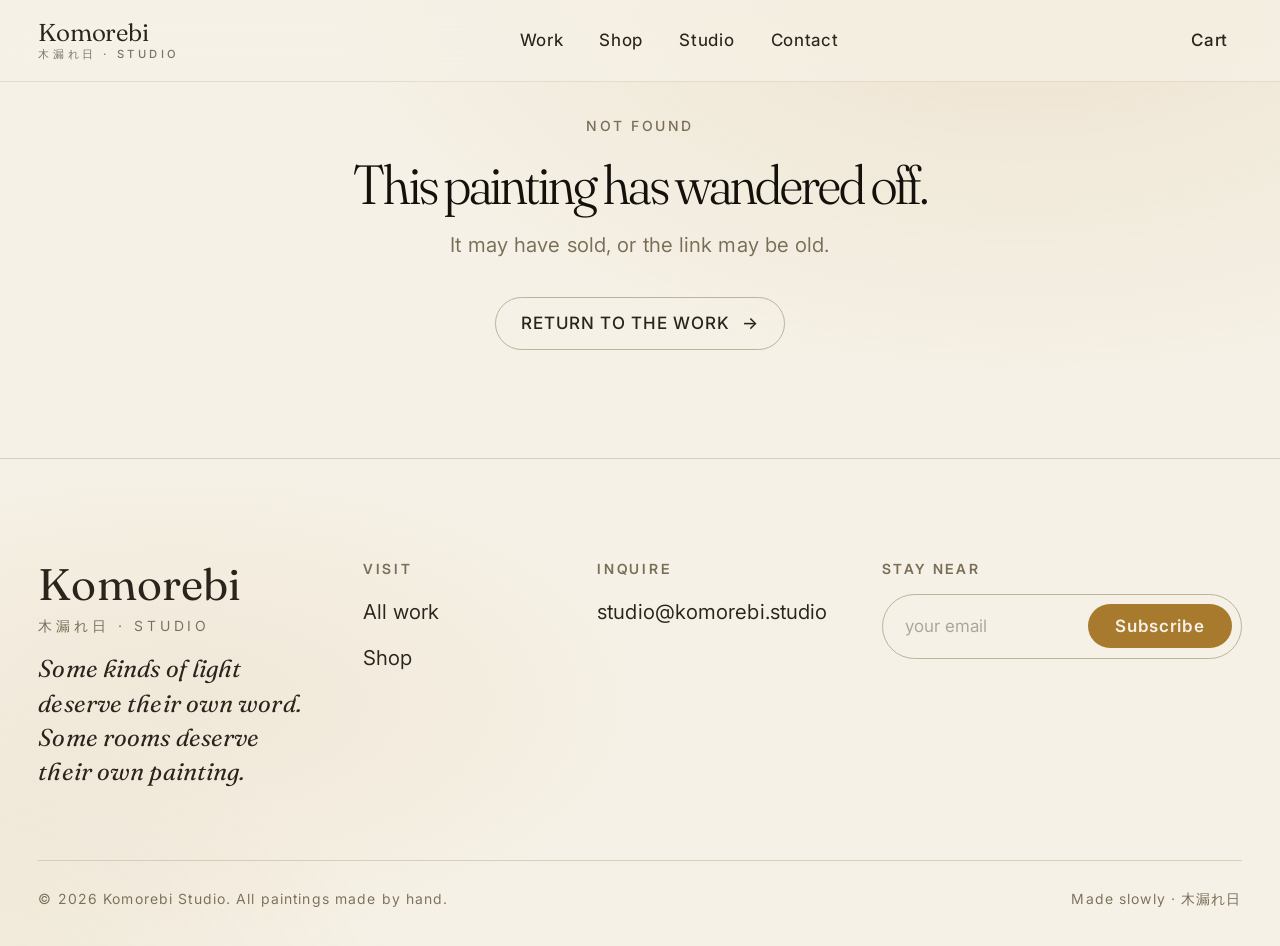
==== artwork.html @ b8c8fec1 "initial phase done" ====
<!doctype html>
<html lang="en">
<head>
  <meta charset="utf-8">
  <meta name="viewport" content="width=device-width, initial-scale=1, viewport-fit=cover">
  <title>Artwork — Komorebi</title>
  <meta name="description" content="A single painting from the Komorebi studio.">
  <meta name="theme-color" content="#f6f1e6">
  <meta property="og:type" content="article">

  <link rel="icon" href="data:image/svg+xml,%3Csvg xmlns='http://www.w3.org/2000/svg' viewBox='0 0 32 32'%3E%3Ccircle cx='16' cy='16' r='12' fill='%23d4a849'/%3E%3C/svg%3E">

  <link rel="preconnect" href="https://fonts.googleapis.com">
  <link rel="preconnect" href="https://fonts.gstatic.com" crossorigin>
  <link rel="stylesheet" href="https://fonts.googleapis.com/css2?family=Fraunces:ital,opsz,wght,SOFT@0,9..144,300..600,30..100;1,9..144,300..600,30..100&family=Inter:wght@380;450;500;600&display=swap">

  <link rel="stylesheet" href="css/base.css">
  <link rel="stylesheet" href="css/layout.css">
  <link rel="stylesheet" href="css/components.css">
  <link rel="stylesheet" href="css/animations.css">

  <style>
    /* Zoom viewer */
    .zoom {
      position: relative;
      overflow: hidden;
      cursor: zoom-in;
      touch-action: none;
    }
    .zoom.is-zoomed { cursor: zoom-out; }
    .zoom__inner {
      position: relative;
      width: 100%;
      height: 100%;
      transform: scale(1);
      transform-origin: 50% 50%;
      transition: transform var(--dur) var(--ease-art);
    }
    .zoom.is-zoomed .zoom__inner { transition: none; }
    .zoom__hint {
      position: absolute;
      bottom: var(--sp-3);
      right: var(--sp-3);
      padding: var(--sp-2) var(--sp-3);
      font-size: 0.7rem;
      letter-spacing: 0.16em;
      text-transform: uppercase;
      background: rgba(0,0,0,0.4);
      backdrop-filter: blur(6px);
      color: #fff;
      pointer-events: none;
      opacity: 0.8;
    }

    /* Breadcrumbs */
    .crumbs {
      display: flex;
      gap: var(--sp-3);
      align-items: center;
      font-size: var(--step--2);
      letter-spacing: 0.12em;
      text-transform: uppercase;
      color: var(--fg-muted);
      margin-bottom: var(--sp-4);
    }
    .crumbs a:hover { color: var(--accent); }
    .crumbs span[aria-hidden] { opacity: 0.5; }

    /* Related */
    .related {
      max-width: var(--maxw);
      margin: var(--sp-9) auto 0;
      padding: 0 var(--gutter);
    }
    .related__head {
      display: flex;
      justify-content: space-between;
      align-items: baseline;
      gap: var(--sp-4);
      margin-bottom: var(--sp-6);
      padding-bottom: var(--sp-3);
      border-bottom: 1px solid var(--border);
    }
    .related__grid {
      display: grid;
      grid-template-columns: repeat(auto-fill, minmax(220px, 1fr));
      gap: clamp(1.5rem, 3vw, 2.5rem);
    }
  </style>
</head>
<body>
  <a class="skip-link" href="#main">Skip to content</a>

  <nav class="site-nav" aria-label="Primary">
    <a class="site-nav__brand" href="index.html">
      Komorebi
      <small>木漏れ日 · studio</small>
    </a>
    <div class="site-nav__links">
      <a href="work.html">Work</a>
      <a href="shop.html">Shop</a>
      <a href="index.html#studio">Studio</a>
      <a href="index.html#contact">Contact</a>
    </div>
    <a class="site-nav__cart" href="cart.html" aria-label="Cart">
      Cart <span class="site-nav__cart-count" data-count="0">0</span>
    </a>
  </nav>

  <main id="main">
    <article id="artwork" aria-live="polite" aria-busy="true">
      <div class="container" style="padding-top:clamp(6rem,12vh,9rem)">
        <p class="muted">Loading the painting…</p>
      </div>
    </article>

    <section class="related" id="related" hidden>
      <header class="related__head">
        <h2 class="display" style="font-size:var(--step-3)">More from this series</h2>
        <a class="btn btn--link" id="related-link" href="work.html">See the whole series →</a>
      </header>
      <div class="related__grid" id="related-grid"></div>
    </section>
  </main>

  <footer class="site-footer">
    <div class="site-footer__grid">
      <div>
        <div class="site-footer__brand">Komorebi<small>木漏れ日 · studio</small></div>
        <p class="site-footer__manifesto">
          Some kinds of light deserve their own word.
          Some rooms deserve their own painting.
        </p>
      </div>
      <div>
        <h4>Visit</h4>
        <ul role="list">
          <li><a href="work.html">All work</a></li>
          <li><a href="shop.html">Shop</a></li>
        </ul>
      </div>
      <div>
        <h4>Inquire</h4>
        <ul role="list">
          <li><a href="mailto:studio@komorebi.studio">studio@komorebi.studio</a></li>
        </ul>
      </div>
      <div>
        <h4>Stay near</h4>
        <form class="newsletter" onsubmit="event.preventDefault();this.querySelector('button').textContent='Thank you.'">
          <label class="visually-hidden" for="nl-email">Email</label>
          <input id="nl-email" type="email" placeholder="your email" required>
          <button type="submit">Subscribe</button>
        </form>
      </div>
    </div>
    <div class="site-footer__bottom">
      <span>© <span data-year>2026</span> Komorebi Studio. All paintings made by hand.</span>
      <span>Made slowly · 木漏れ日</span>
    </div>
  </footer>

  <script type="module">
    import { initSite, observeReveal } from './js/main.js';
    import { loadData, workCardHTML, formatPrice, escapeHTML, escapeAttr } from './js/data.js';
    import { addPrint, showToast } from './js/cart.js';
    import { setFromArtwork } from './js/color-theme.js';

    initSite();

    const STATUS_LABEL = {
      available: 'Available',
      sold: 'Sold',
      'prints-only': 'Original held privately'
    };
    const STATUS_CLASS = {
      available: 'badge--available',
      sold: 'badge--sold',
      'prints-only': 'badge--prints'
    };

    (async () => {
      const { works, series } = await loadData();
      const params = new URLSearchParams(location.search);
      const id = params.get('id');
      const work = works.find((w) => w.id === id);
      const root = document.getElementById('artwork');

      if (!work) {
        root.innerHTML = `
          <div class="container container--narrow" style="padding-top:clamp(6rem,12vh,9rem);text-align:center">
            <span class="eyebrow">Not found</span>
            <h1 class="display" style="font-size:var(--step-5);margin:var(--sp-4) 0">This painting has wandered off.</h1>
            <p class="muted">It may have sold, or the link may be old.</p>
            <p style="margin-top:var(--sp-6)"><a class="btn btn--ghost" href="work.html"><span class="btn__label">Return to the work</span><span class="btn__arrow">→</span></a></p>
          </div>`;
        root.removeAttribute('aria-busy');
        return;
      }

      // Retarget the page accent to this painting's palette
      setFromArtwork(work);

      const seriesObj = series.find((s) => s.id === work.series);
      const colors = work.dominantColors || [];
      const styleVars = `--c1:${colors[0] || '#1f2a1c'};--c2:${colors[1] || '#7a8a5a'};--c3:${colors[2] || '#d4a849'};`;
      const statusLabel = STATUS_LABEL[work.status] || '';
      const statusClass = STATUS_CLASS[work.status] || 'badge--available';

      const originalBlock = (() => {
        if (work.status === 'sold') {
          return `
            <div>
              <div class="artwork-detail__price-line">
                <span class="muted" style="font-size:var(--step--1);letter-spacing:0.08em;text-transform:uppercase">Original</span>
                <span class="price">Sold</span>
              </div>
              <p class="muted" style="font-size:var(--step--1);margin-top:var(--sp-2)">
                This piece is in a private collection. Prints remain available below.
              </p>
            </div>`;
        }
        if (work.status === 'prints-only') {
          return `
            <div>
              <div class="artwork-detail__price-line">
                <span class="muted" style="font-size:var(--step--1);letter-spacing:0.08em;text-transform:uppercase">Original</span>
                <span class="price">Held privately</span>
              </div>
            </div>`;
        }
        // available
        return `
          <div>
            <div class="artwork-detail__price-line">
              <span class="muted" style="font-size:var(--step--1);letter-spacing:0.08em;text-transform:uppercase">Original · one of one</span>
              <span class="price">${formatPrice(work.originalPrice)}</span>
            </div>
            <a class="btn btn--primary btn--block" href="${work.originalLink || '#inquire'}">
              <span class="btn__label">Acquire the original</span>
              <span class="btn__arrow" aria-hidden="true">→</span>
            </a>
            <p class="muted" style="font-size:var(--step--2);letter-spacing:0.04em;margin-top:var(--sp-3);text-align:center">
              Worldwide shipping. Crated and insured.
            </p>
          </div>`;
      })();

      const printsBlock = (work.prints || []).length ? `
        <div id="prints">
          <div class="artwork-detail__price-line">
            <span class="muted" style="font-size:var(--step--1);letter-spacing:0.08em;text-transform:uppercase">Fine art prints</span>
            <span class="price" id="selected-price">${formatPrice(work.prints[0].price)}</span>
          </div>
          <p class="muted" style="font-size:var(--step--1);margin-bottom:var(--sp-3)">
            Archival giclée on Hahnemühle cotton rag. Signed, numbered.
          </p>
          <div class="variants" role="radiogroup" aria-label="Print size">
            ${work.prints.map((p, i) => `
              <button class="variant" type="button" role="radio"
                      aria-pressed="${i === 0}" aria-checked="${i === 0}"
                      data-size="${escapeAttr(p.size)}" data-price="${p.price}" data-link="${escapeAttr(p.link)}">
                <span class="variant__size">${escapeHTML(p.size)}</span>
                <span class="variant__price">${formatPrice(p.price)}</span>
              </button>
            `).join('')}
          </div>
          <button class="btn btn--ghost btn--block" id="add-print" style="margin-top:var(--sp-4)">
            <span class="btn__label">Add print to cart</span>
            <span class="btn__arrow" aria-hidden="true">→</span>
          </button>
        </div>
      ` : '';

      const inquireBlock = work.status === 'available' ? '' : `
        <div class="inquire">
          <h4>Considering a commission?</h4>
          <p>If this piece has moved you, the studio sometimes accepts private commissions in a related register. Write a few sentences — what room, what light, what feeling.</p>
          <a class="btn btn--ghost btn--block" href="mailto:studio@komorebi.studio?subject=Commission%20inquiry%20%E2%80%94%20${encodeURIComponent(work.title)}">
            <span class="btn__label">Write to the studio</span>
            <span class="btn__arrow" aria-hidden="true">→</span>
          </a>
        </div>
      `;

      root.removeAttribute('aria-busy');
      root.innerHTML = `
        <div class="artwork-detail">
          <div class="artwork-detail__viewer zoom" id="zoom" style="${styleVars}">
            ${(work.status === 'sold' || work.status === 'prints-only')
              ? `<span class="badge ${statusClass} badge--corner">${statusLabel}</span>` : ''}
            <div class="work-card__placeholder" aria-hidden="true"></div>
            <div class="zoom__inner">
              <img class="work-card__art" data-loading
                   src="${escapeAttr(work.image)}"
                   alt="${escapeAttr(work.title)} — ${escapeAttr(work.medium)}, ${escapeAttr(work.dimensions)}, ${work.year}"
                   onload="this.removeAttribute('data-loading')"
                   onerror="this.style.display='none'">
            </div>
            <span class="zoom__hint">Click to zoom</span>
          </div>

          <div class="artwork-detail__info" data-reveal>
            <nav class="crumbs" aria-label="Breadcrumb">
              <a href="work.html">Work</a>
              <span aria-hidden="true">/</span>
              <a href="work.html?series=${work.series}">${escapeHTML(seriesObj?.title || work.series)}</a>
            </nav>

            <span class="eyebrow">${escapeHTML(seriesObj?.title || '')} · ${work.year}</span>
            <h1 class="display artwork-detail__title">${escapeHTML(work.title)}</h1>

            <p class="artwork-detail__description">${escapeHTML(work.description || '')}</p>

            <dl class="artwork-detail__meta">
              <dt>Medium</dt><dd>${escapeHTML(work.medium)}</dd>
              <dt>Dimensions</dt><dd>${escapeHTML(work.dimensions)}</dd>
              <dt>Year</dt><dd>${work.year}</dd>
              <dt>Status</dt><dd>${statusLabel || 'Available'}</dd>
            </dl>

            <div class="artwork-detail__actions">
              ${originalBlock}
              ${printsBlock}
              ${inquireBlock}
            </div>
          </div>
        </div>
      `;

      // Update page metadata
      document.title = `${work.title} — ${seriesObj?.title || 'Komorebi'} · Komorebi`;
      document.querySelector('meta[name="description"]').setAttribute(
        'content', `${work.title} (${work.year}) — ${work.medium}, ${work.dimensions}. ${work.description || ''}`
      );

      // Inject JSON-LD VisualArtwork
      const ld = document.createElement('script');
      ld.type = 'application/ld+json';
      ld.textContent = JSON.stringify({
        '@context': 'https://schema.org',
        '@type': 'VisualArtwork',
        name: work.title,
        artMedium: work.medium,
        artworkSurface: 'Linen',
        dateCreated: String(work.year),
        creator: { '@type': 'Person', name: 'Komorebi (studio)' },
        image: work.image,
        ...(work.originalPrice ? {
          offers: {
            '@type': 'Offer',
            price: work.originalPrice,
            priceCurrency: 'USD',
            availability: work.status === 'available'
              ? 'https://schema.org/InStock'
              : 'https://schema.org/SoldOut'
          }
        } : {})
      });
      document.head.appendChild(ld);

      // ---------- Print variant selector ----------
      const variantsRoot = root.querySelector('.variants');
      if (variantsRoot) {
        let selected = work.prints[0];
        variantsRoot.addEventListener('click', (e) => {
          const btn = e.target.closest('.variant');
          if (!btn) return;
          variantsRoot.querySelectorAll('.variant').forEach((b) => {
            b.setAttribute('aria-pressed', 'false');
            b.setAttribute('aria-checked', 'false');
          });
          btn.setAttribute('aria-pressed', 'true');
          btn.setAttribute('aria-checked', 'true');
          selected = {
            size: btn.dataset.size,
            price: Number(btn.dataset.price),
            link: btn.dataset.link
          };
          root.querySelector('#selected-price').textContent = formatPrice(selected.price);
        });
        root.querySelector('#add-print').addEventListener('click', () => {
          addPrint({
            workId: work.id,
            title: work.title,
            size: selected.size,
            price: selected.price,
            link: selected.link,
            image: work.image
          });
          showToast(`${work.title} — ${selected.size} added to cart`);
        });
      }

      // ---------- Zoom viewer ----------
      const zoom = root.querySelector('#zoom');
      const inner = zoom.querySelector('.zoom__inner');
      let zoomed = false;
      zoom.addEventListener('click', (e) => {
        if (!zoomed) {
          const r = zoom.getBoundingClientRect();
          const ox = ((e.clientX - r.left) / r.width) * 100;
          const oy = ((e.clientY - r.top) / r.height) * 100;
          inner.style.transformOrigin = `${ox}% ${oy}%`;
          inner.style.transform = 'scale(2.4)';
          zoom.classList.add('is-zoomed');
          zoomed = true;
        } else {
          inner.style.transform = 'scale(1)';
          zoom.classList.remove('is-zoomed');
          zoomed = false;
        }
      });
      zoom.addEventListener('mousemove', (e) => {
        if (!zoomed) return;
        const r = zoom.getBoundingClientRect();
        const ox = ((e.clientX - r.left) / r.width) * 100;
        const oy = ((e.clientY - r.top) / r.height) * 100;
        inner.style.transformOrigin = `${ox}% ${oy}%`;
      });

      // ---------- Related ----------
      const related = works.filter((w) => w.series === work.series && w.id !== work.id);
      if (related.length) {
        const sec = document.getElementById('related');
        sec.hidden = false;
        document.getElementById('related-link').href = `work.html?series=${work.series}`;
        document.getElementById('related-grid').innerHTML = related
          .slice(0, 4)
          .map((w, i) => workCardHTML(w, { revealIndex: i }))
          .join('');
      }

      observeReveal();
    })();
  </script>
</body>
</html>
---- css/base.css ----
/* ============================================================
   KOMOREBI — base.css
   Reset, design tokens, typography.
   ============================================================ */

*,
*::before,
*::after {
  box-sizing: border-box;
}

html {
  -webkit-text-size-adjust: 100%;
  -webkit-font-smoothing: antialiased;
  -moz-osx-font-smoothing: grayscale;
  text-rendering: optimizeLegibility;
}

body,
h1, h2, h3, h4, h5, h6,
p, figure, blockquote, dl, dd {
  margin: 0;
}

ul[role="list"],
ol[role="list"] {
  list-style: none;
  padding: 0;
}

img, picture, video, canvas, svg {
  display: block;
  max-width: 100%;
  height: auto;
}

input, button, textarea, select {
  font: inherit;
  color: inherit;
}

button {
  background: none;
  border: 0;
  padding: 0;
  cursor: pointer;
}

a {
  color: inherit;
  text-decoration: none;
}

:root {
  /* Color — warm paper light. Komorebi: sunlight through leaves on a wall.
     --accent retargets per artwork (color-theme.js). */
  --bg:           #f6f1e6;   /* warm paper cream */
  --bg-elev:      #ede5d2;   /* deeper warm cream */
  --bg-card:      #efe7d6;   /* card surface */
  --fg:           #2a241c;   /* deep warm brown — softer than black */
  --fg-strong:    #14110c;   /* near-black warm */
  --fg-muted:     #7a6e58;   /* warm taupe */
  --fg-faint:     #ada397;   /* light warm gray */
  --border:       #d8cfb9;   /* soft warm border */
  --border-strong:#bfb29a;
  --accent:       #a87a2e;   /* darker komorebi gold — readable on cream */
  --accent-soft:  #a87a2e1c;
  --danger:       #a8442e;
  --success:      #5e7a3e;

  /* Type */
  --font-display: 'Fraunces', 'Cormorant Garamond', Georgia, serif;
  --font-body:    'Inter', -apple-system, BlinkMacSystemFont, system-ui, sans-serif;
  --font-mono:    ui-monospace, 'JetBrains Mono', Menlo, monospace;

  /* Scale — fluid */
  --step--2: clamp(0.69rem, 0.66rem + 0.16vw, 0.78rem);
  --step--1: clamp(0.83rem, 0.79rem + 0.22vw, 0.94rem);
  --step-0:  clamp(1.00rem, 0.94rem + 0.30vw, 1.13rem);
  --step-1:  clamp(1.20rem, 1.12rem + 0.42vw, 1.35rem);
  --step-2:  clamp(1.44rem, 1.32rem + 0.59vw, 1.62rem);
  --step-3:  clamp(1.73rem, 1.55rem + 0.85vw, 1.95rem);
  --step-4:  clamp(2.07rem, 1.81rem + 1.27vw, 2.44rem);
  --step-5:  clamp(2.49rem, 2.10rem + 1.92vw, 3.05rem);
  --step-6:  clamp(2.99rem, 2.42rem + 2.84vw, 3.82rem);
  --step-7:  clamp(3.58rem, 2.77rem + 4.07vw, 4.77rem);
  --step-8:  clamp(4.30rem, 3.13rem + 5.84vw, 5.96rem);

  /* Space */
  --sp-1: 0.25rem;
  --sp-2: 0.5rem;
  --sp-3: 0.75rem;
  --sp-4: 1rem;
  --sp-5: 1.5rem;
  --sp-6: 2rem;
  --sp-7: 3rem;
  --sp-8: 4rem;
  --sp-9: 6rem;
  --sp-10: 9rem;

  /* Layout */
  --gutter: clamp(1.25rem, 3vw, 2.5rem);
  --maxw: 1440px;

  /* Motion */
  --ease-out:   cubic-bezier(0.16, 1, 0.3, 1);
  --ease-in-out:cubic-bezier(0.65, 0, 0.35, 1);
  --ease-art:   cubic-bezier(0.77, 0, 0.18, 1);
  --dur-fast:   200ms;
  --dur:        420ms;
  --dur-slow:   720ms;

  color-scheme: light;
}

html, body {
  background: var(--bg);
  color: var(--fg);
  font-family: var(--font-body);
  font-size: var(--step-0);
  line-height: 1.55;
  font-weight: 380;
  letter-spacing: 0.005em;
}

body {
  min-height: 100vh;
  overflow-x: hidden;
  background:
    radial-gradient(1200px 800px at 80% -10%, color-mix(in oklab, var(--accent) 14%, transparent), transparent 60%),
    radial-gradient(900px 600px at -10% 110%, color-mix(in oklab, var(--accent) 10%, transparent), transparent 60%),
    var(--bg);
  transition: background var(--dur-slow) var(--ease-out);
}

/* Typography ------------------------------------------------ */

h1, h2, h3, h4 {
  font-family: var(--font-display);
  font-weight: 360;
  line-height: 1.02;
  letter-spacing: -0.02em;
  color: var(--fg-strong);
  font-variation-settings: "opsz" 144, "SOFT" 30;
}

h1 { font-size: var(--step-7); }
h2 { font-size: var(--step-5); letter-spacing: -0.018em; }
h3 { font-size: var(--step-3); letter-spacing: -0.012em; }
h4 { font-size: var(--step-2); }

.display {
  font-family: var(--font-display);
  font-weight: 320;
  line-height: 0.95;
  letter-spacing: -0.035em;
  font-variation-settings: "opsz" 144, "SOFT" 50;
}

.display em,
.display .italic {
  font-style: italic;
  font-weight: 320;
  color: color-mix(in oklab, var(--accent) 80%, var(--fg-strong));
  font-variation-settings: "opsz" 144, "SOFT" 100;
}

.eyebrow {
  font-family: var(--font-body);
  font-size: var(--step--2);
  font-weight: 500;
  letter-spacing: 0.18em;
  text-transform: uppercase;
  color: var(--fg-muted);
}

.lede {
  font-family: var(--font-display);
  font-weight: 320;
  font-style: italic;
  font-size: var(--step-2);
  line-height: 1.35;
  color: color-mix(in oklab, var(--fg) 85%, var(--accent));
  max-width: 38ch;
}

p { max-width: 64ch; }

.kerned {
  font-feature-settings: "ss01", "ss02", "kern", "liga";
}

::selection {
  background: var(--accent);
  color: var(--bg);
}

/* Focus ----------------------------------------------------- */

:focus-visible {
  outline: 2px solid var(--accent);
  outline-offset: 3px;
  border-radius: 2px;
}

/* Utilities ------------------------------------------------- */

.visually-hidden {
  position: absolute;
  width: 1px;
  height: 1px;
  padding: 0;
  margin: -1px;
  overflow: hidden;
  clip: rect(0, 0, 0, 0);
  white-space: nowrap;
  border: 0;
}

.container {
  width: 100%;
  max-width: var(--maxw);
  margin-inline: auto;
  padding-inline: var(--gutter);
}

.container--wide {
  max-width: none;
  padding-inline: var(--gutter);
}

.container--narrow {
  max-width: 880px;
}

.stack > * + * { margin-top: var(--sp-5); }
.stack-lg > * + * { margin-top: var(--sp-7); }
.stack-xl > * + * { margin-top: var(--sp-9); }

.muted { color: var(--fg-muted); }
.faint { color: var(--fg-faint); }
.accent { color: var(--accent); }

/* Skip link */
.skip-link {
  position: absolute;
  top: -100px;
  left: var(--sp-4);
  z-index: 1000;
  padding: var(--sp-3) var(--sp-5);
  background: var(--accent);
  color: var(--bg);
  font-weight: 600;
  letter-spacing: 0.05em;
}
.skip-link:focus { top: var(--sp-4); }
---- css/layout.css ----
/* ============================================================
   KOMOREBI — layout.css
   Page structure, nav, footer, grids.
   ============================================================ */

/* Site nav -------------------------------------------------- */

.site-nav {
  position: fixed;
  inset: 0 0 auto 0;
  z-index: 80;
  display: flex;
  align-items: center;
  justify-content: space-between;
  padding: var(--sp-4) var(--gutter);
  color: var(--fg);
  background: color-mix(in oklab, var(--bg) 72%, transparent);
  backdrop-filter: blur(18px) saturate(1.1);
  -webkit-backdrop-filter: blur(18px) saturate(1.1);
  border-bottom: 1px solid color-mix(in oklab, var(--border) 60%, transparent);
}

.site-nav__brand {
  font-family: var(--font-display);
  font-weight: 360;
  font-size: var(--step-1);
  letter-spacing: -0.01em;
  line-height: 1;
}

.site-nav__brand small {
  display: block;
  font-family: var(--font-body);
  font-size: 0.62rem;
  letter-spacing: 0.32em;
  text-transform: uppercase;
  opacity: 0.6;
  margin-top: 4px;
  font-weight: 500;
}

.site-nav__links {
  display: flex;
  align-items: center;
  gap: var(--sp-6);
  font-size: var(--step--1);
  font-weight: 450;
  letter-spacing: 0.04em;
}

.site-nav__links a {
  position: relative;
  padding: var(--sp-2) 0;
}

.site-nav__links a::after {
  content: "";
  position: absolute;
  left: 0;
  right: 0;
  bottom: 4px;
  height: 1px;
  background: currentColor;
  transform: scaleX(0);
  transform-origin: right;
  transition: transform var(--dur) var(--ease-out);
}

.site-nav__links a:hover::after,
.site-nav__links a[aria-current="page"]::after {
  transform: scaleX(1);
  transform-origin: left;
}

.site-nav__cart {
  display: inline-flex;
  align-items: center;
  gap: var(--sp-2);
  font-size: var(--step--1);
  font-weight: 500;
  letter-spacing: 0.04em;
  padding: var(--sp-2) var(--sp-3);
}

.site-nav__cart-count {
  display: inline-flex;
  align-items: center;
  justify-content: center;
  min-width: 1.4em;
  height: 1.4em;
  padding: 0 0.4em;
  font-family: var(--font-mono);
  font-size: 0.7rem;
  font-weight: 600;
  background: currentColor;
  color: var(--bg);
  border-radius: 999px;
}

.site-nav__cart-count[data-count="0"] { display: none; }

@media (max-width: 720px) {
  .site-nav__links { display: none; }
}

/* Hero ------------------------------------------------------ */

.hero {
  position: relative;
  min-height: 100vh;
  padding: clamp(7rem, 14vh, 11rem) var(--gutter) var(--sp-9);
  display: grid;
  grid-template-rows: 1fr auto;
  gap: var(--sp-7);
  overflow: hidden;
}

.hero__inner {
  display: grid;
  grid-template-columns: 1.1fr 0.9fr;
  align-items: end;
  gap: var(--sp-8);
  max-width: var(--maxw);
  margin: 0 auto;
  width: 100%;
}

@media (max-width: 900px) {
  .hero__inner {
    grid-template-columns: 1fr;
    align-items: start;
  }
}

.hero__title {
  font-size: var(--step-8);
}

.hero__title .italic { display: block; }

.hero__caption {
  align-self: end;
  max-width: 34ch;
  font-size: var(--step-0);
  color: var(--fg);
  line-height: 1.5;
}

.hero__caption strong {
  font-family: var(--font-display);
  font-weight: 420;
  color: var(--fg-strong);
  display: block;
  font-style: italic;
  margin-bottom: var(--sp-2);
  font-size: var(--step-1);
}

.hero__footer {
  display: flex;
  align-items: end;
  justify-content: space-between;
  gap: var(--sp-6);
  max-width: var(--maxw);
  margin: 0 auto;
  width: 100%;
  font-size: var(--step--1);
  color: var(--fg-muted);
  flex-wrap: wrap;
}

.hero__footer .definition {
  max-width: 36ch;
  font-style: italic;
  font-family: var(--font-display);
  color: var(--fg);
  font-size: var(--step-0);
  line-height: 1.45;
}

.hero__scrollcue {
  display: inline-flex;
  align-items: center;
  gap: var(--sp-3);
  font-size: var(--step--2);
  letter-spacing: 0.24em;
  text-transform: uppercase;
}

.hero__scrollcue::before {
  content: "";
  width: 2.5rem;
  height: 1px;
  background: currentColor;
  animation: scrollCue 2.4s var(--ease-in-out) infinite;
  transform-origin: left center;
}

/* Section primitives --------------------------------------- */

.section {
  padding: clamp(4rem, 10vw, 9rem) var(--gutter);
}

.section--tight {
  padding-block: clamp(2rem, 5vw, 4rem);
}

.section__head {
  display: grid;
  grid-template-columns: auto 1fr auto;
  align-items: end;
  gap: var(--sp-6);
  max-width: var(--maxw);
  margin: 0 auto var(--sp-8);
  padding-bottom: var(--sp-5);
  border-bottom: 1px solid var(--border);
}

.section__head h2 {
  grid-column: 1 / -1;
  font-size: var(--step-5);
  margin-top: var(--sp-3);
}

.section__head .eyebrow { grid-column: 1; }
.section__head .section__count {
  grid-column: 3;
  font-family: var(--font-mono);
  font-size: var(--step--1);
  color: var(--fg-muted);
}

.section__body {
  max-width: var(--maxw);
  margin-inline: auto;
}

/* Featured series strip (home) ----------------------------- */

.series-feature {
  display: grid;
  grid-template-columns: 0.9fr 1.1fr;
  gap: clamp(2rem, 5vw, 5rem);
  align-items: center;
  padding-block: clamp(3rem, 8vw, 7rem);
  max-width: var(--maxw);
  margin-inline: auto;
}

.series-feature + .series-feature {
  border-top: 1px solid var(--border);
}

.series-feature:nth-child(even) {
  grid-template-columns: 1.1fr 0.9fr;
}

.series-feature:nth-child(even) .series-feature__art {
  order: 2;
}

@media (max-width: 820px) {
  .series-feature,
  .series-feature:nth-child(even) {
    grid-template-columns: 1fr;
    gap: var(--sp-6);
  }
  .series-feature:nth-child(even) .series-feature__art { order: 0; }
}

.series-feature__copy { padding-block: var(--sp-4); }

.series-feature__copy h3 {
  font-size: var(--step-6);
  margin-block: var(--sp-3) var(--sp-4);
}

.series-feature__copy p {
  color: var(--fg);
  max-width: 44ch;
}

.series-feature__meta {
  display: flex;
  gap: var(--sp-6);
  margin-top: var(--sp-5);
  font-size: var(--step--1);
  color: var(--fg-muted);
  letter-spacing: 0.04em;
}

/* Work grid ------------------------------------------------- */

.work-grid {
  display: grid;
  grid-template-columns: repeat(12, 1fr);
  gap: clamp(1.5rem, 3vw, 3rem) clamp(1rem, 2vw, 2rem);
  max-width: var(--maxw);
  margin-inline: auto;
}

.work-grid .work-card:nth-child(6n+1) { grid-column: span 7; }
.work-grid .work-card:nth-child(6n+2) { grid-column: span 5; transform: translateY(clamp(1rem, 4vw, 4rem)); }
.work-grid .work-card:nth-child(6n+3) { grid-column: span 4; }
.work-grid .work-card:nth-child(6n+4) { grid-column: span 8; }
.work-grid .work-card:nth-child(6n+5) { grid-column: span 6; transform: translateY(clamp(1rem, 3vw, 3rem)); }
.work-grid .work-card:nth-child(6n+6) { grid-column: span 6; }

@media (max-width: 900px) {
  .work-grid .work-card,
  .work-grid .work-card:nth-child(n) {
    grid-column: span 12;
    transform: none;
  }
}

/* Shop layout ---------------------------------------------- */

.shop-tracks {
  display: grid;
  gap: var(--sp-10);
  max-width: var(--maxw);
  margin-inline: auto;
}

.shop-track__head {
  display: flex;
  align-items: baseline;
  justify-content: space-between;
  gap: var(--sp-5);
  margin-bottom: var(--sp-6);
  padding-bottom: var(--sp-4);
  border-bottom: 1px solid var(--border);
}

.shop-track__head h2 { font-size: var(--step-4); }

.shop-track__head p {
  max-width: 38ch;
  color: var(--fg-muted);
  font-size: var(--step--1);
}

.shop-grid {
  display: grid;
  grid-template-columns: repeat(auto-fill, minmax(280px, 1fr));
  gap: clamp(1.5rem, 3vw, 2.5rem);
}

/* Artwork detail -------------------------------------------- */

.artwork-detail {
  display: grid;
  grid-template-columns: 1.3fr 1fr;
  gap: clamp(2rem, 5vw, 5rem);
  align-items: start;
  padding: clamp(5rem, 10vh, 8rem) var(--gutter) var(--sp-9);
  max-width: var(--maxw);
  margin-inline: auto;
}

@media (max-width: 900px) {
  .artwork-detail { grid-template-columns: 1fr; }
}

.artwork-detail__viewer {
  position: sticky;
  top: var(--sp-9);
  aspect-ratio: 4 / 5;
  background: var(--bg-card);
  overflow: hidden;
  border: 1px solid var(--border);
}

@media (max-width: 900px) {
  .artwork-detail__viewer {
    position: static;
    aspect-ratio: auto;
  }
}

.artwork-detail__viewer img {
  width: 100%;
  height: 100%;
  object-fit: cover;
}

.artwork-detail__info { padding-block: var(--sp-4); }

.artwork-detail__title {
  font-size: var(--step-6);
  margin-block: var(--sp-3) var(--sp-2);
}

.artwork-detail__meta {
  display: grid;
  grid-template-columns: max-content 1fr;
  gap: var(--sp-3) var(--sp-5);
  margin-top: var(--sp-6);
  padding-block: var(--sp-5);
  border-block: 1px solid var(--border);
  font-size: var(--step--1);
}

.artwork-detail__meta dt {
  color: var(--fg-muted);
  letter-spacing: 0.08em;
  text-transform: uppercase;
  font-size: 0.72rem;
  font-weight: 500;
}

.artwork-detail__meta dd { color: var(--fg); }

.artwork-detail__description {
  margin-top: var(--sp-6);
  font-family: var(--font-display);
  font-style: italic;
  font-size: var(--step-1);
  line-height: 1.45;
  color: color-mix(in oklab, var(--fg) 90%, var(--accent));
  max-width: 38ch;
}

.artwork-detail__actions {
  margin-top: var(--sp-7);
  display: flex;
  flex-direction: column;
  gap: var(--sp-4);
}

.artwork-detail__price-line {
  display: flex;
  align-items: baseline;
  justify-content: space-between;
  gap: var(--sp-3);
  padding-bottom: var(--sp-2);
  font-size: var(--step-1);
}

.artwork-detail__price-line .price {
  font-family: var(--font-display);
  font-size: var(--step-3);
  letter-spacing: -0.01em;
  color: var(--fg-strong);
}

/* Cart ------------------------------------------------------ */

.cart-page {
  display: grid;
  grid-template-columns: 1.4fr 1fr;
  gap: clamp(2rem, 5vw, 5rem);
  max-width: var(--maxw);
  margin: 0 auto;
  padding: clamp(5rem, 10vh, 8rem) var(--gutter) var(--sp-9);
  align-items: start;
}

@media (max-width: 900px) {
  .cart-page { grid-template-columns: 1fr; }
}

.cart-summary {
  position: sticky;
  top: var(--sp-9);
  padding: var(--sp-6);
  border: 1px solid var(--border);
  background: var(--bg-card);
}

@media (max-width: 900px) {
  .cart-summary { position: static; }
}

.cart-summary h2 {
  font-size: var(--step-2);
  margin-bottom: var(--sp-5);
}

.cart-summary__row {
  display: flex;
  justify-content: space-between;
  padding-block: var(--sp-3);
  font-size: var(--step--1);
}

.cart-summary__row--total {
  border-top: 1px solid var(--border);
  margin-top: var(--sp-3);
  padding-top: var(--sp-5);
  font-family: var(--font-display);
  font-size: var(--step-2);
}

/* Footer ---------------------------------------------------- */

.site-footer {
  padding: clamp(4rem, 8vw, 7rem) var(--gutter) var(--sp-6);
  border-top: 1px solid var(--border);
  margin-top: var(--sp-9);
  position: relative;
  overflow: hidden;
}

.site-footer::before {
  content: "";
  position: absolute;
  inset: -50% -10% auto -10%;
  height: 200%;
  background:
    radial-gradient(800px 400px at 20% 50%, color-mix(in oklab, var(--accent) 8%, transparent), transparent 60%);
  pointer-events: none;
}

.site-footer__grid {
  display: grid;
  grid-template-columns: 1.5fr 1fr 1fr 1fr;
  gap: var(--sp-7);
  max-width: var(--maxw);
  margin-inline: auto;
  position: relative;
}

@media (max-width: 820px) {
  .site-footer__grid { grid-template-columns: 1fr 1fr; }
}

@media (max-width: 520px) {
  .site-footer__grid { grid-template-columns: 1fr; }
}

.site-footer__brand {
  font-family: var(--font-display);
  font-size: var(--step-4);
  line-height: 1;
}

.site-footer__brand small {
  display: block;
  font-family: var(--font-body);
  font-size: var(--step--2);
  letter-spacing: 0.28em;
  text-transform: uppercase;
  color: var(--fg-muted);
  margin-top: var(--sp-3);
}

.site-footer__manifesto {
  font-family: var(--font-display);
  font-style: italic;
  font-size: var(--step-1);
  line-height: 1.4;
  max-width: 30ch;
  color: var(--fg);
  margin-top: var(--sp-4);
}

.site-footer h4 {
  font-family: var(--font-body);
  font-size: var(--step--2);
  font-weight: 600;
  letter-spacing: 0.2em;
  text-transform: uppercase;
  color: var(--fg-muted);
  margin-bottom: var(--sp-4);
}

.site-footer ul li + li { margin-top: var(--sp-3); }

.site-footer__bottom {
  display: flex;
  justify-content: space-between;
  gap: var(--sp-5);
  flex-wrap: wrap;
  max-width: var(--maxw);
  margin: var(--sp-8) auto 0;
  padding-top: var(--sp-5);
  border-top: 1px solid var(--border);
  font-size: var(--step--2);
  color: var(--fg-muted);
  letter-spacing: 0.08em;
}

/* Newsletter ------------------------------------------------ */

.newsletter {
  display: flex;
  gap: var(--sp-2);
  padding: var(--sp-2);
  border: 1px solid var(--border-strong);
  border-radius: 999px;
  background: rgba(255,255,255,0.02);
  max-width: 360px;
}

.newsletter input {
  flex: 1;
  min-width: 0;
  background: transparent;
  border: 0;
  padding: var(--sp-2) var(--sp-3);
  font-size: var(--step--1);
}

.newsletter input::placeholder { color: var(--fg-faint); }

.newsletter button {
  padding: var(--sp-2) var(--sp-5);
  border-radius: 999px;
  background: var(--accent);
  color: var(--bg);
  font-size: var(--step--1);
  font-weight: 600;
  letter-spacing: 0.04em;
  transition: transform var(--dur-fast) var(--ease-out);
}

.newsletter button:hover { transform: translateX(3px); }

/* Manifesto block (home) ----------------------------------- */

.manifesto {
  padding: clamp(5rem, 12vw, 11rem) var(--gutter);
  background: linear-gradient(180deg, transparent, color-mix(in oklab, var(--accent) 4%, transparent), transparent);
}

.manifesto__inner {
  max-width: 1000px;
  margin-inline: auto;
  text-align: left;
}

.manifesto__quote {
  font-family: var(--font-display);
  font-weight: 320;
  font-size: var(--step-6);
  line-height: 1.05;
  letter-spacing: -0.025em;
}

.manifesto__quote em {
  font-style: italic;
  color: var(--accent);
}

.manifesto__cite {
  display: block;
  margin-top: var(--sp-6);
  font-size: var(--step--1);
  letter-spacing: 0.2em;
  text-transform: uppercase;
  color: var(--fg-muted);
}

/* Strip — latest available ---------------------------------- */

.strip-available {
  display: grid;
  grid-template-columns: auto 1fr;
  gap: var(--sp-6);
  align-items: start;
  max-width: var(--maxw);
  margin-inline: auto;
}

.strip-available__intro { max-width: 22ch; }
.strip-available__intro h3 {
  font-size: var(--step-4);
  margin-block: var(--sp-3) var(--sp-4);
}

.strip-available__scroller {
  display: flex;
  gap: var(--sp-5);
  overflow-x: auto;
  scroll-snap-type: x mandatory;
  padding-bottom: var(--sp-4);
  scrollbar-width: thin;
}

.strip-available__scroller > * {
  flex: 0 0 clamp(220px, 28vw, 320px);
  scroll-snap-align: start;
}

@media (max-width: 720px) {
  .strip-available {
    grid-template-columns: 1fr;
  }
}
---- css/components.css ----
/* ============================================================
   KOMOREBI — components.css
   Buttons, cards, badges, forms, dialogs.
   ============================================================ */

/* Buttons --------------------------------------------------- */

.btn {
  --pad-x: 1.4rem;
  --pad-y: 0.95rem;
  display: inline-flex;
  align-items: center;
  justify-content: center;
  gap: 0.7em;
  padding: var(--pad-y) var(--pad-x);
  font-family: var(--font-body);
  font-size: var(--step--1);
  font-weight: 500;
  letter-spacing: 0.06em;
  line-height: 1;
  text-transform: uppercase;
  border: 1px solid currentColor;
  border-radius: 999px;
  cursor: pointer;
  position: relative;
  isolation: isolate;
  overflow: hidden;
  transition: color var(--dur) var(--ease-out),
              border-color var(--dur) var(--ease-out),
              transform var(--dur-fast) var(--ease-out);
  user-select: none;
}

.btn::before {
  content: "";
  position: absolute;
  inset: 0;
  background: currentColor;
  transform: translateY(101%);
  transition: transform var(--dur) var(--ease-art);
  z-index: -1;
}

.btn:hover::before { transform: translateY(0); }

.btn:hover .btn__label {
  color: var(--bg);
}

.btn .btn__label {
  transition: color var(--dur) var(--ease-art);
}

.btn .btn__arrow {
  display: inline-block;
  transform: translateX(0);
  transition: transform var(--dur) var(--ease-out), color var(--dur) var(--ease-art);
}

.btn:hover .btn__arrow {
  transform: translateX(4px);
  color: var(--bg);
}

.btn--primary {
  background: var(--accent);
  border-color: var(--accent);
  color: var(--bg);
}

.btn--primary::before {
  background: var(--fg-strong);
}

.btn--primary:hover {
  border-color: var(--fg-strong);
}

.btn--primary .btn__label { color: var(--bg); }
.btn--primary:hover .btn__label { color: var(--bg); }

.btn--ghost {
  color: var(--fg);
  border-color: var(--border-strong);
}

.btn--ghost:hover { color: var(--fg-strong); border-color: var(--accent); }
.btn--ghost::before { background: var(--accent); }

.btn--ghost[aria-pressed="true"] {
  color: var(--bg);
  border-color: var(--accent);
  background: var(--accent);
}
.btn--ghost[aria-pressed="true"]::before { display: none; }
.btn--ghost[aria-pressed="true"] .btn__label { color: var(--bg); }

.btn--block {
  width: 100%;
}

.btn--link {
  border: 0;
  padding: 0;
  border-radius: 0;
  background: transparent;
  color: var(--fg);
  text-transform: none;
  letter-spacing: 0;
  font-size: var(--step-0);
  position: relative;
}
.btn--link::before { display: none; }
.btn--link::after {
  content: "";
  position: absolute;
  left: 0; right: 0; bottom: -3px;
  height: 1px;
  background: currentColor;
  transition: transform var(--dur) var(--ease-out);
  transform-origin: right;
}
.btn--link:hover::after { transform: scaleX(0); transform-origin: left; }

/* Work cards (grid + strip) -------------------------------- */

.work-card {
  display: block;
  position: relative;
  text-decoration: none;
  color: inherit;
  isolation: isolate;
}

.work-card__frame {
  position: relative;
  overflow: hidden;
  aspect-ratio: 4 / 5;
  background: var(--bg-card);
  border: 1px solid var(--border);
}

.work-card__frame--landscape { aspect-ratio: 5 / 4; }
.work-card__frame--square    { aspect-ratio: 1 / 1; }

.work-card__art {
  position: absolute;
  inset: 0;
  width: 100%;
  height: 100%;
  object-fit: cover;
  transition: transform var(--dur-slow) var(--ease-art),
              filter var(--dur-slow) var(--ease-art),
              opacity var(--dur) var(--ease-out);
  z-index: 1;
}

.work-card__art[data-loading] { opacity: 0; }

/* Painted placeholder — atmospheric gradient behind every artwork */
.work-card__placeholder {
  position: absolute;
  inset: 0;
  z-index: 0;
  background:
    radial-gradient(120% 100% at 30% 35%, var(--c2, #7a8a5a), transparent 55%),
    radial-gradient(90% 70% at 75% 70%, var(--c3, #d4a849), transparent 65%),
    radial-gradient(140% 120% at 50% 100%, var(--c1, #1f2a1c), var(--c1, #1f2a1c) 30%, transparent 85%),
    linear-gradient(180deg, color-mix(in oklab, var(--c1, #1f2a1c) 80%, black), var(--c1, #1f2a1c));
  filter: contrast(1.05) saturate(0.95);
}

.work-card__placeholder::after {
  content: "";
  position: absolute;
  inset: 0;
  background:
    radial-gradient(60% 80% at 50% 50%, transparent 60%, rgba(0,0,0,0.45)),
    repeating-linear-gradient(125deg, transparent 0 6px, rgba(255,255,255,0.012) 6px 7px);
  pointer-events: none;
}

.work-card__placeholder::before {
  content: "";
  position: absolute;
  inset: 20% 30%;
  background: radial-gradient(closest-side, color-mix(in oklab, var(--c3, #d4a849) 40%, transparent), transparent);
  filter: blur(40px);
  opacity: 0.7;
  animation: drift 14s ease-in-out infinite;
}

.work-card:hover .work-card__art {
  transform: scale(1.04);
  filter: brightness(1.05);
}

.work-card__overlay {
  position: absolute;
  inset: auto 0 0 0;
  padding: var(--sp-5);
  background: linear-gradient(0deg, rgba(0,0,0,0.6), rgba(0,0,0,0) 80%);
  color: #fff;
  opacity: 0;
  transition: opacity var(--dur) var(--ease-out);
  pointer-events: none;
}

.work-card:hover .work-card__overlay { opacity: 1; }

.work-card__info {
  display: flex;
  justify-content: space-between;
  align-items: baseline;
  gap: var(--sp-4);
  margin-top: var(--sp-4);
  font-size: var(--step--1);
}

.work-card__title {
  font-family: var(--font-display);
  font-size: var(--step-2);
  letter-spacing: -0.012em;
  line-height: 1.1;
  color: var(--fg-strong);
  font-weight: 360;
}

.work-card__meta {
  color: var(--fg-muted);
  font-size: var(--step--2);
  letter-spacing: 0.08em;
  text-transform: uppercase;
  text-align: right;
}

/* Status badge --------------------------------------------- */

.badge {
  display: inline-flex;
  align-items: center;
  gap: var(--sp-2);
  padding: 0.4em 0.9em;
  font-size: 0.68rem;
  font-weight: 600;
  letter-spacing: 0.16em;
  text-transform: uppercase;
  border-radius: 999px;
  border: 1px solid currentColor;
  background: rgba(0,0,0,0.35);
  backdrop-filter: blur(8px);
  -webkit-backdrop-filter: blur(8px);
}

.badge::before {
  content: "";
  width: 6px;
  height: 6px;
  border-radius: 50%;
  background: currentColor;
}

.badge--available { color: var(--success); }
.badge--sold      { color: var(--fg-muted); }
.badge--prints    { color: var(--accent); }

.badge--corner {
  position: absolute;
  top: var(--sp-3);
  left: var(--sp-3);
  z-index: 2;
}

/* Print variant selector ----------------------------------- */

.variants {
  display: grid;
  gap: var(--sp-2);
  margin-top: var(--sp-3);
}

.variant {
  display: flex;
  align-items: center;
  justify-content: space-between;
  padding: var(--sp-3) var(--sp-4);
  border: 1px solid var(--border);
  background: transparent;
  font-size: var(--step--1);
  font-family: var(--font-body);
  width: 100%;
  text-align: left;
  transition: border-color var(--dur-fast) var(--ease-out),
              background var(--dur-fast) var(--ease-out);
}

.variant:hover { border-color: var(--accent); }

.variant[aria-pressed="true"] {
  border-color: var(--accent);
  background: var(--accent-soft);
  color: var(--fg-strong);
}

.variant__size {
  font-family: var(--font-display);
  font-size: var(--step-1);
  letter-spacing: -0.01em;
}

.variant__price {
  font-family: var(--font-mono);
  font-size: var(--step--1);
  color: var(--fg-muted);
}

/* Shop product card ---------------------------------------- */

.product-card {
  display: flex;
  flex-direction: column;
  gap: var(--sp-4);
  padding: var(--sp-4);
  border: 1px solid var(--border);
  background: var(--bg-card);
  transition: border-color var(--dur) var(--ease-out),
              transform var(--dur) var(--ease-out);
}

.product-card:hover {
  border-color: var(--accent);
  transform: translateY(-2px);
}

.product-card .work-card__frame { aspect-ratio: 1 / 1; }

.product-card__head {
  display: flex;
  align-items: baseline;
  justify-content: space-between;
  gap: var(--sp-3);
}

.product-card__head h3 {
  font-size: var(--step-2);
  font-weight: 360;
  line-height: 1.1;
}

.product-card__head .price {
  font-family: var(--font-mono);
  font-size: var(--step--1);
  color: var(--fg);
  white-space: nowrap;
}

.product-card__meta {
  font-size: var(--step--2);
  letter-spacing: 0.12em;
  text-transform: uppercase;
  color: var(--fg-muted);
}

.product-card .btn { margin-top: auto; }

/* Cart list ------------------------------------------------- */

.cart-list {
  display: grid;
  gap: var(--sp-5);
}

.cart-item {
  display: grid;
  grid-template-columns: 120px 1fr auto;
  gap: var(--sp-5);
  align-items: center;
  padding-bottom: var(--sp-5);
  border-bottom: 1px solid var(--border);
}

@media (max-width: 560px) {
  .cart-item { grid-template-columns: 80px 1fr; }
  .cart-item__remove { grid-column: 2; justify-self: end; }
}

.cart-item__thumb {
  aspect-ratio: 1 / 1;
  overflow: hidden;
  background: var(--bg-card);
}

.cart-item__thumb img {
  width: 100%; height: 100%; object-fit: cover;
}

.cart-item__title {
  font-family: var(--font-display);
  font-size: var(--step-1);
  line-height: 1.15;
}

.cart-item__meta {
  margin-top: var(--sp-2);
  font-size: var(--step--2);
  letter-spacing: 0.1em;
  text-transform: uppercase;
  color: var(--fg-muted);
}

.cart-item__qty {
  display: inline-flex;
  align-items: center;
  gap: var(--sp-2);
  margin-top: var(--sp-3);
  border: 1px solid var(--border);
  border-radius: 999px;
  padding: var(--sp-1);
}

.cart-item__qty button {
  width: 1.8rem; height: 1.8rem;
  display: inline-flex; align-items: center; justify-content: center;
  border-radius: 50%;
  color: var(--fg-muted);
  transition: color var(--dur-fast) var(--ease-out), background var(--dur-fast);
}

.cart-item__qty button:hover { color: var(--bg); background: var(--accent); }
.cart-item__qty span {
  font-family: var(--font-mono);
  font-size: var(--step--1);
  min-width: 1.6rem;
  text-align: center;
}

.cart-item__remove {
  font-size: var(--step--2);
  letter-spacing: 0.16em;
  text-transform: uppercase;
  color: var(--fg-muted);
  transition: color var(--dur-fast);
}
.cart-item__remove:hover { color: var(--danger); }

.cart-empty {
  padding: var(--sp-9) var(--sp-5);
  text-align: center;
  border: 1px dashed var(--border-strong);
  color: var(--fg-muted);
}

.cart-empty h2 {
  font-family: var(--font-display);
  font-weight: 320;
  font-style: italic;
  font-size: var(--step-3);
  color: var(--fg);
  margin-bottom: var(--sp-3);
}

/* Inquire form (in artwork detail) -------------------------- */

.inquire {
  padding: var(--sp-5);
  border: 1px solid var(--border);
  background: var(--bg-card);
  margin-top: var(--sp-5);
}

.inquire h4 {
  font-size: var(--step-1);
  margin-bottom: var(--sp-2);
}

.inquire p {
  font-size: var(--step--1);
  color: var(--fg-muted);
  margin-bottom: var(--sp-4);
}

/* Toast ---------------------------------------------------- */

.toast {
  position: fixed;
  left: 50%;
  bottom: var(--sp-7);
  transform: translateX(-50%) translateY(40px);
  z-index: 200;
  padding: var(--sp-3) var(--sp-5);
  background: var(--fg-strong);
  color: var(--bg);
  font-size: var(--step--1);
  letter-spacing: 0.04em;
  border-radius: 999px;
  box-shadow: 0 20px 50px -10px rgba(0,0,0,0.6);
  opacity: 0;
  pointer-events: none;
  transition: opacity var(--dur) var(--ease-out),
              transform var(--dur) var(--ease-out);
}

.toast.is-visible {
  opacity: 1;
  transform: translateX(-50%) translateY(0);
}

/* Custom cursor (phase 2 stub, harmless in phase 1) -------- */

.cursor {
  position: fixed;
  top: 0; left: 0;
  width: 14px; height: 14px;
  border-radius: 50%;
  background: var(--accent);
  pointer-events: none;
  z-index: 9999;
  mix-blend-mode: difference;
  transform: translate(-50%, -50%);
  opacity: 0;
  transition: width var(--dur-fast), height var(--dur-fast), opacity var(--dur-fast);
}

@media (pointer: coarse) { .cursor { display: none; } }

/* Reduced motion ------------------------------------------- */

@media (prefers-reduced-motion: reduce) {
  *, *::before, *::after {
    animation-duration: 0.001ms !important;
    animation-iteration-count: 1 !important;
    transition-duration: 0.001ms !important;
    scroll-behavior: auto !important;
  }
}
---- css/animations.css ----
/* ============================================================
   KOMOREBI — animations.css
   Reveal classes, keyframes. Respects prefers-reduced-motion.
   ============================================================ */

@keyframes scrollCue {
  0%, 100% { transform: scaleX(1); }
  50%      { transform: scaleX(0.4); }
}

@keyframes fadeUp {
  from { opacity: 0; transform: translateY(24px); }
  to   { opacity: 1; transform: translateY(0); }
}

@keyframes maskReveal {
  from { clip-path: inset(0 0 100% 0); }
  to   { clip-path: inset(0 0 0 0); }
}

@keyframes splitReveal {
  from { transform: translateY(110%); }
  to   { transform: translateY(0); }
}

@keyframes drift {
  0%   { transform: translate3d(0,0,0) scale(1); }
  50%  { transform: translate3d(2%, -1%, 0) scale(1.02); }
  100% { transform: translate3d(0,0,0) scale(1); }
}

@keyframes shimmer {
  0%   { background-position: -200% 0; }
  100% { background-position: 200% 0; }
}

/* Reveal-on-scroll classes — toggled by main.js via IntersectionObserver */

[data-reveal] {
  opacity: 0;
  transform: translateY(24px);
  transition: opacity var(--dur-slow) var(--ease-out),
              transform var(--dur-slow) var(--ease-art);
  transition-delay: var(--reveal-delay, 0ms);
  will-change: opacity, transform;
}

[data-reveal].is-revealed {
  opacity: 1;
  transform: translateY(0);
}

[data-reveal="mask"] {
  opacity: 1;
  transform: none;
  clip-path: inset(0 0 100% 0);
  transition: clip-path 1.2s var(--ease-art);
  transition-delay: var(--reveal-delay, 0ms);
}

[data-reveal="mask"].is-revealed {
  clip-path: inset(0 0 0 0);
}

[data-reveal="fade"] {
  transform: none;
  transition: opacity var(--dur-slow) var(--ease-out);
}

/* Split-line reveal — for big display headlines */
.split-line {
  display: inline-block;
  overflow: hidden;
  vertical-align: top;
}

.split-line__inner {
  display: inline-block;
  transform: translateY(110%);
  transition: transform 1s var(--ease-art);
  transition-delay: var(--reveal-delay, 0ms);
  will-change: transform;
}

.split-line.is-revealed .split-line__inner {
  transform: translateY(0);
}

/* Hero ambient drift */
.hero[data-mounted] .hero__caption strong {
  animation: fadeUp 1.2s var(--ease-out) 0.4s backwards;
}

/* Image entrance */
.work-card[data-reveal="mask"] .work-card__frame {
  overflow: hidden;
}

/* Hover preview pulse for cart toast */
.cart-pulse {
  animation: shimmer 1.5s linear;
  background: linear-gradient(
    90deg,
    var(--accent) 0%,
    color-mix(in oklab, var(--accent) 60%, white) 50%,
    var(--accent) 100%
  );
  background-size: 200% 100%;
  -webkit-background-clip: text;
  background-clip: text;
  color: transparent;
}

@media (prefers-reduced-motion: reduce) {
  [data-reveal],
  [data-reveal].is-revealed,
  [data-reveal="mask"],
  [data-reveal="mask"].is-revealed,
  .split-line__inner {
    opacity: 1 !important;
    transform: none !important;
    clip-path: none !important;
    animation: none !important;
    transition: none !important;
  }
  .hero__scrollcue::before { animation: none; }
}
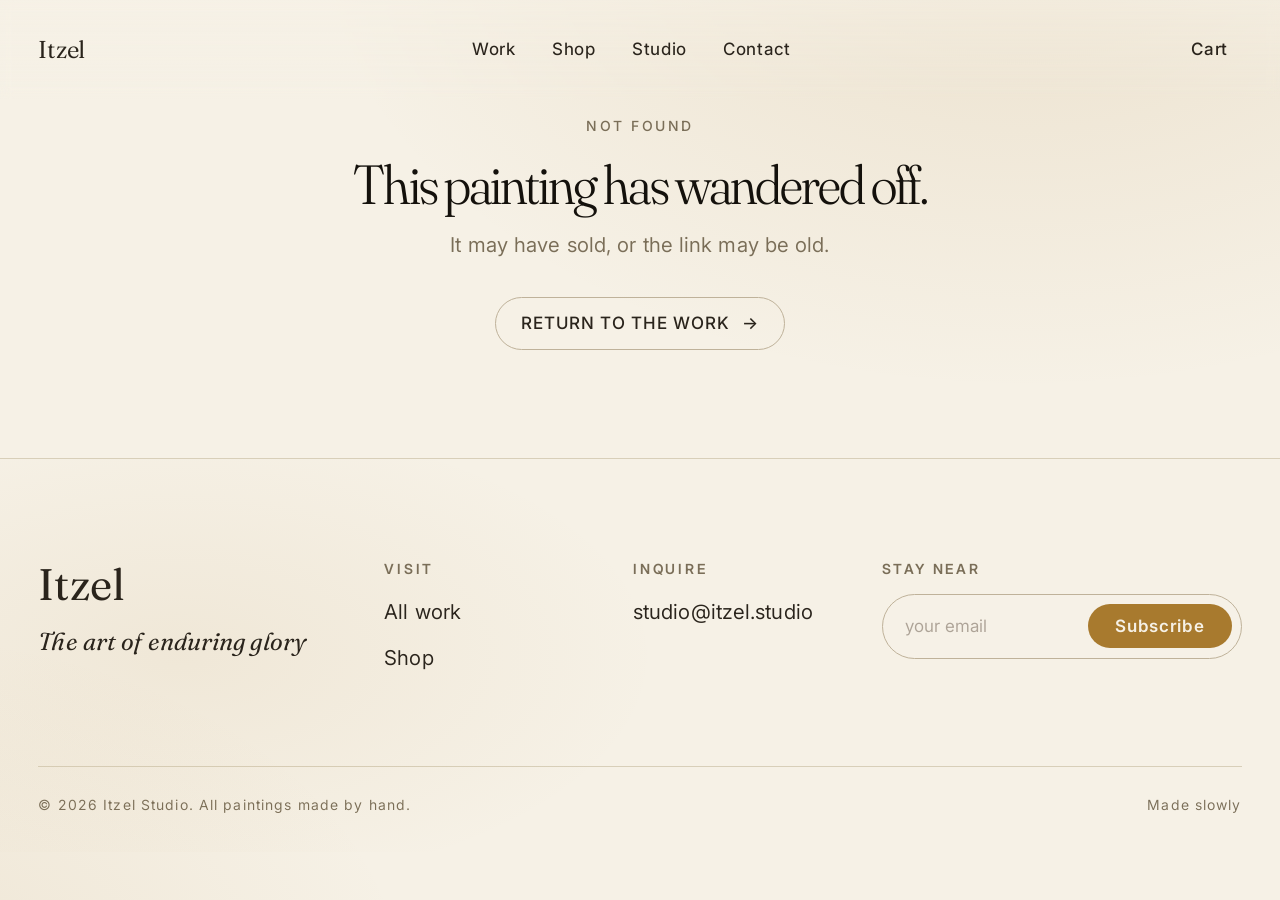
==== commit bc3eb22d: "updated tagline" ====
--- a/artwork.html
+++ b/artwork.html
@@ -3,8 +3,8 @@
 <head>
   <meta charset="utf-8">
   <meta name="viewport" content="width=device-width, initial-scale=1, viewport-fit=cover">
-  <title>Artwork — Komorebi</title>
-  <meta name="description" content="A single painting from the Komorebi studio.">
+  <title>Artwork — Itzel</title>
+  <meta name="description" content="A single painting from the Itzel studio.">
   <meta name="theme-color" content="#f6f1e6">
   <meta property="og:type" content="article">
 
@@ -93,8 +93,7 @@
 
   <nav class="site-nav" aria-label="Primary">
     <a class="site-nav__brand" href="index.html">
-      Komorebi
-      <small>木漏れ日 · studio</small>
+      Itzel
     </a>
     <div class="site-nav__links">
       <a href="work.html">Work</a>
@@ -126,10 +125,9 @@
   <footer class="site-footer">
     <div class="site-footer__grid">
       <div>
-        <div class="site-footer__brand">Komorebi<small>木漏れ日 · studio</small></div>
+        <div class="site-footer__brand">Itzel</div>
         <p class="site-footer__manifesto">
-          Some kinds of light deserve their own word.
-          Some rooms deserve their own painting.
+          The art of enduring glory
         </p>
       </div>
       <div>
@@ -142,7 +140,7 @@
       <div>
         <h4>Inquire</h4>
         <ul role="list">
-          <li><a href="mailto:studio@komorebi.studio">studio@komorebi.studio</a></li>
+          <li><a href="mailto:studio@itzel.studio">studio@itzel.studio</a></li>
         </ul>
       </div>
       <div>
@@ -155,8 +153,8 @@
       </div>
     </div>
     <div class="site-footer__bottom">
-      <span>© <span data-year>2026</span> Komorebi Studio. All paintings made by hand.</span>
-      <span>Made slowly · 木漏れ日</span>
+      <span>© <span data-year>2026</span> Itzel Studio. All paintings made by hand.</span>
+      <span>Made slowly</span>
     </div>
   </footer>
 
@@ -276,7 +274,7 @@
         <div class="inquire">
           <h4>Considering a commission?</h4>
           <p>If this piece has moved you, the studio sometimes accepts private commissions in a related register. Write a few sentences — what room, what light, what feeling.</p>
-          <a class="btn btn--ghost btn--block" href="mailto:studio@komorebi.studio?subject=Commission%20inquiry%20%E2%80%94%20${encodeURIComponent(work.title)}">
+          <a class="btn btn--ghost btn--block" href="mailto:studio@itzel.studio?subject=Commission%20inquiry%20%E2%80%94%20${encodeURIComponent(work.title)}">
             <span class="btn__label">Write to the studio</span>
             <span class="btn__arrow" aria-hidden="true">→</span>
           </a>
@@ -329,7 +327,7 @@
       `;
 
       // Update page metadata
-      document.title = `${work.title} — ${seriesObj?.title || 'Komorebi'} · Komorebi`;
+      document.title = `${work.title} — ${seriesObj?.title || 'Itzel'} · Itzel`;
       document.querySelector('meta[name="description"]').setAttribute(
         'content', `${work.title} (${work.year}) — ${work.medium}, ${work.dimensions}. ${work.description || ''}`
       );
@@ -344,7 +342,7 @@
         artMedium: work.medium,
         artworkSurface: 'Linen',
         dateCreated: String(work.year),
-        creator: { '@type': 'Person', name: 'Komorebi (studio)' },
+        creator: { '@type': 'Person', name: 'Itzel (studio)' },
         image: work.image,
         ...(work.originalPrice ? {
           offers: {
--- a/css/base.css
+++ b/css/base.css
@@ -1,5 +1,5 @@
 /* ============================================================
-   KOMOREBI — base.css
+   ITZEL — base.css
    Reset, design tokens, typography.
    ============================================================ */
 
@@ -52,7 +52,7 @@
 }
 
 :root {
-  /* Color — warm paper light. Komorebi: sunlight through leaves on a wall.
+  /* Color — warm paper light. Itzel: sunlight through leaves on a wall.
      --accent retargets per artwork (color-theme.js). */
   --bg:           #f6f1e6;   /* warm paper cream */
   --bg-elev:      #ede5d2;   /* deeper warm cream */
@@ -63,7 +63,7 @@
   --fg-faint:     #ada397;   /* light warm gray */
   --border:       #d8cfb9;   /* soft warm border */
   --border-strong:#bfb29a;
-  --accent:       #a87a2e;   /* darker komorebi gold — readable on cream */
+  --accent:       #a87a2e;   /* darker itzel gold — readable on cream */
   --accent-soft:  #a87a2e1c;
   --danger:       #a8442e;
   --success:      #5e7a3e;
--- a/css/layout.css
+++ b/css/layout.css
@@ -1,7 +1,15 @@
 /* ============================================================
-   KOMOREBI — layout.css
+   ITZEL — layout.css
    Page structure, nav, footer, grids.
    ============================================================ */
+
+/* Registered custom property — lets the carousel rotation angle
+   interpolate smoothly via keyframes. */
+@property --t {
+  syntax: '<angle>';
+  initial-value: 0deg;
+  inherits: true;
+}
 
 /* Site nav -------------------------------------------------- */
 
@@ -12,12 +20,15 @@
   display: flex;
   align-items: center;
   justify-content: space-between;
-  padding: var(--sp-4) var(--gutter);
+  padding: var(--sp-5) var(--gutter);
   color: var(--fg);
-  background: color-mix(in oklab, var(--bg) 72%, transparent);
-  backdrop-filter: blur(18px) saturate(1.1);
-  -webkit-backdrop-filter: blur(18px) saturate(1.1);
-  border-bottom: 1px solid color-mix(in oklab, var(--border) 60%, transparent);
+  /* Thin editorial veil — not glass. A faint paper falloff keeps text readable
+     without announcing itself as a UI bar. */
+  background: linear-gradient(180deg,
+    color-mix(in oklab, var(--bg) 55%, transparent),
+    color-mix(in oklab, var(--bg)  0%, transparent));
+  backdrop-filter: blur(6px);
+  -webkit-backdrop-filter: blur(6px);
 }
 
 .site-nav__brand {
@@ -32,7 +43,7 @@
   display: block;
   font-family: var(--font-body);
   font-size: 0.62rem;
-  letter-spacing: 0.32em;
+  letter-spacing: 0.08em;
   text-transform: uppercase;
   opacity: 0.6;
   margin-top: 4px;
@@ -100,100 +111,439 @@
 .site-nav__cart-count[data-count="0"] { display: none; }
 
 @media (max-width: 720px) {
-  .site-nav__links { display: none; }
-}
-
-/* Hero ------------------------------------------------------ */
-
-.hero {
+  /* Drop the brand subtext + tighten the nav so the links can still fit */
+  .site-nav { padding: var(--sp-3) var(--sp-4); }
+  .site-nav__brand { font-size: var(--step-0); }
+  .site-nav__brand small { display: none; }
+  .site-nav__links { gap: var(--sp-3); font-size: 0.78rem; }
+}
+
+@media (max-width: 480px) {
+  /* Phones: condense to essentials — keep all links but very tight */
+  .site-nav { padding: var(--sp-2) var(--sp-3); }
+  .site-nav__brand { font-size: 0.95rem; }
+  .site-nav__links { gap: var(--sp-2); font-size: 0.7rem; letter-spacing: 0.02em; }
+  .site-nav__cart { font-size: 0.7rem; padding: var(--sp-1) var(--sp-2); }
+}
+
+/* Hero v3 — cinematic editorial composition --------------- */
+
+.hero-v3 {
   position: relative;
   min-height: 100vh;
-  padding: clamp(7rem, 14vh, 11rem) var(--gutter) var(--sp-9);
-  display: grid;
-  grid-template-rows: 1fr auto;
-  gap: var(--sp-7);
+  display: grid;
+  place-items: center;
+  padding: clamp(7rem, 14vh, 10rem) var(--gutter) clamp(3rem, 8vh, 6rem);
   overflow: hidden;
-}
-
-.hero__inner {
-  display: grid;
-  grid-template-columns: 1.1fr 0.9fr;
-  align-items: end;
-  gap: var(--sp-8);
-  max-width: var(--maxw);
-  margin: 0 auto;
+  isolation: isolate;
+  perspective: 1600px;
+  background:
+    radial-gradient(70% 60% at 18% 22%, color-mix(in oklab, var(--accent) 9%, transparent), transparent 70%),
+    radial-gradient(60% 50% at 82% 78%, color-mix(in oklab, var(--accent) 7%, transparent), transparent 70%);
+}
+
+/* Subtle paper grain — fine fractalNoise tile, multiplied at 4%. */
+.hero-v3::after {
+  content: "";
+  position: absolute;
+  inset: 0;
+  z-index: 4;
+  pointer-events: none;
+  background-image: url("data:image/svg+xml;utf8,<svg xmlns='http://www.w3.org/2000/svg' viewBox='0 0 220 220'><filter id='n'><feTurbulence type='fractalNoise' baseFrequency='0.85' numOctaves='2' stitchTiles='stitch'/></filter><rect width='100%25' height='100%25' filter='url(%23n)' opacity='0.55'/></svg>");
+  background-size: 220px 220px;
+  opacity: 0.05;
+  mix-blend-mode: multiply;
+}
+
+.hero-v3__inner {
+  position: relative;
+  z-index: 3;
+  text-align: center;
+  max-width: 1100px;
   width: 100%;
-}
-
-@media (max-width: 900px) {
-  .hero__inner {
-    grid-template-columns: 1fr;
-    align-items: start;
-  }
-}
-
-.hero__title {
-  font-size: var(--step-8);
-}
-
-.hero__title .italic { display: block; }
-
-.hero__caption {
-  align-self: end;
-  max-width: 34ch;
-  font-size: var(--step-0);
+  display: grid;
+  justify-items: center;
+  gap: var(--sp-4);
+  /* The wrapper and its text-only children are pointer-transparent so
+     cards passing behind catch hover events. Interactive bits (pill, CTA)
+     opt back in explicitly. */
+  pointer-events: none;
+}
+
+.hero-v3__inner > * {
+  pointer-events: auto;
+}
+
+/* Text doesn't need events — let cards behind the headline be hoverable */
+.hero-v3__title,
+.hero-v3__desc {
+  pointer-events: none;
+}
+
+/* ----- Cinematic intro: two layers, slight stagger ----- */
+
+.hero-v3 .hero-v3__inner,
+.hero-v3 .hero-cards {
+  opacity: 0;
+  filter: blur(6px);
+  transform: scale(1.05);
+  will-change: opacity, filter, transform;
+}
+
+.hero-v3 .hero-v3__inner {
+  transition:
+    opacity 1.4s var(--ease-art),
+    filter  1.4s var(--ease-art),
+    transform 1.8s var(--ease-art);
+}
+
+.hero-v3 .hero-cards {
+  filter: blur(10px);
+  transform: scale(1.10);
+  transition:
+    opacity 1.6s var(--ease-art) 280ms,
+    filter  1.6s var(--ease-art) 280ms,
+    transform 2s   var(--ease-art) 280ms;
+}
+
+.hero-v3.is-revealed .hero-v3__inner,
+.hero-v3.is-revealed .hero-cards {
+  opacity: 1;
+  filter: blur(0);
+  transform: scale(1);
+}
+
+/* ----- Status pill above headline ----- */
+
+.hero-v3__pill {
+  display: inline-flex;
+  align-items: center;
+  gap: var(--sp-3);
+  padding: 0.55em 1.1em 0.55em 0.85em;
+  border-radius: 999px;
+  border: 1px solid var(--border-strong);
+  background: color-mix(in oklab, var(--bg) 60%, transparent);
+  backdrop-filter: blur(8px);
   color: var(--fg);
-  line-height: 1.5;
-}
-
-.hero__caption strong {
+  font-size: 0.82rem;
+  font-weight: 500;
+  letter-spacing: 0.04em;
+  transition: transform var(--dur) var(--ease-out), border-color var(--dur);
+}
+.hero-v3__pill:hover {
+  transform: translateY(-2px);
+  border-color: var(--accent);
+}
+.hero-v3__pill-dot {
+  width: 7px; height: 7px; border-radius: 50%;
+  background: var(--success);
+  box-shadow: 0 0 0 4px color-mix(in oklab, var(--success) 25%, transparent);
+  animation: badgePulse 2.4s ease-in-out infinite;
+}
+@keyframes badgePulse {
+  0%, 100% { box-shadow: 0 0 0 0 color-mix(in oklab, var(--success) 30%, transparent); }
+  50%      { box-shadow: 0 0 0 6px color-mix(in oklab, var(--success) 0%,  transparent); }
+}
+
+/* ----- The headline: oversized editorial serif ----- */
+
+.hero-v3__title {
   font-family: var(--font-display);
-  font-weight: 420;
+  font-weight: 300;
+  font-size: clamp(2rem, 5.5vw, 3.75rem);
+  line-height: 0.98;
+  letter-spacing: -0.03em;
+  font-variation-settings: "opsz" 144, "SOFT" 50;
   color: var(--fg-strong);
-  display: block;
+  margin: 0.1em 0 0;
+  max-width: 18ch;
+  font-feature-settings: "ss01", "kern", "liga";
+}
+
+.hero-v3__title .line { display: block; }
+
+.hero-v3__title .line + .line {
+  margin-top: -0.08em;        /* the "intentional overlap between lines" */
+  padding-left: 0.6em;        /* editorial rhythm — slight indent of line 2 */
+}
+
+.hero-v3__title em {
   font-style: italic;
-  margin-bottom: var(--sp-2);
-  font-size: var(--step-1);
-}
-
-.hero__footer {
+  font-weight: 300;
+  color: color-mix(in oklab, var(--accent) 85%, var(--fg-strong));
+  font-variation-settings: "opsz" 144, "SOFT" 100;
+  letter-spacing: -0.025em;
+  padding-inline: 0.04em;
+}
+
+/* ----- Description ----- */
+
+.hero-v3__desc {
+  font-family: var(--font-body);
+  font-size: 1rem;
+  font-weight: 400;
+  color: var(--fg-muted);
+  max-width: 42ch;
+  line-height: 1.55;
+  margin: var(--sp-4) auto 0;
+}
+
+/* ----- CTA pill ----- */
+
+.hero-v3__cta {
+  display: inline-flex;
+  align-items: center;
+  gap: 0.85em;
+  padding: 1.05em 1.7em;
+  border-radius: 999px;
+  background: var(--fg-strong);
+  color: var(--bg);
+  font-size: 0.92rem;
+  font-weight: 500;
+  letter-spacing: 0.04em;
+  margin-top: var(--sp-3);
+  box-shadow:
+    0 14px 30px -12px rgba(20, 15, 8, 0.35),
+    0 4px 12px -6px rgba(20, 15, 8, 0.18);
+  transition: transform var(--dur) var(--ease-out),
+              box-shadow var(--dur) var(--ease-out);
+}
+.hero-v3__cta:hover {
+  transform: translateY(-2px);
+  box-shadow:
+    0 22px 40px -12px rgba(20, 15, 8, 0.45),
+    0 6px 16px -6px rgba(20, 15, 8, 0.24);
+}
+.hero-v3__cta .arrow {
+  display: inline-block;
+  transition: transform var(--dur) var(--ease-out);
+}
+.hero-v3__cta:hover .arrow { transform: translateX(3px); }
+
+/* — Floating cards container — */
+.hero-cards {
+  position: absolute;
+  inset: 0;
+  z-index: 1;
+  pointer-events: none;
+  transform-style: preserve-3d;
+}
+.hero-cards > * { pointer-events: auto; }
+
+/* — Carousel wheel —
+   `.wheel` rotates the shared `--t` from 0 to 360deg.
+   Each `.wheel-slot` rotates by `(--angle + --t)` then translates out by the
+   wheel radius — placing it on the rim at its current orbital position.
+   The `.hero-card` inside counter-rotates by `-(--angle + --t)` so it stays
+   visually upright as it orbits. Sum of rotations = 0. */
+
+.wheel {
+  position: absolute;
+  top: 50%;          /* orbit around the centered headline */
+  left: 50%;
+  width: 0;
+  height: 0;
+  --t: 0deg;
+  --wheel-r: clamp(220px, 36vw, 520px);   /* scales with viewport: more cards visible on smaller screens */
+  animation: wheelSpin 90s linear infinite;
+}
+
+@keyframes wheelSpin { to { --t: 360deg; } }
+
+.wheel-slot {
+  position: absolute;
+  top: 0;
+  left: 0;
+  transform-origin: 0 0;
+  transform:
+    rotate(calc(var(--angle) + var(--t)))
+    translateY(calc(var(--wheel-r) * -1));
+}
+
+/* (the clamp() above handles all viewport widths fluidly — no breakpoint override needed) */
+
+/* — Individual card —
+   Visual properties only; positioning comes from the parent slot.
+   No counter-rotation: card inherits the slot's rotation, so it pivots
+   with the wheel like a clock hand — bottom always pointing to the centre,
+   top pointing outward. */
+.hero-card {
+  --card-w: clamp(140px, 13vw, 200px);
+  position: absolute;
+  top: 0;
+  left: 0;
+  width: var(--card-w);
+  aspect-ratio: 3 / 4;
+  /* Center the card on the slot's translated point — height = w * 4/3 */
+  margin:
+    calc(var(--card-w) * 4 / 3 / -2) 0 0
+    calc(var(--card-w) / -2);
+  border-radius: 14px;
+  overflow: hidden;
+  background: var(--bg-card);
+  border: 1px solid color-mix(in oklab, var(--border) 80%, transparent);
+  box-shadow:
+    0 30px 60px -22px rgba(20, 15, 8, 0.22),
+    0 10px 24px -12px rgba(20, 15, 8, 0.12),
+    inset 0 0 0 1px rgba(255, 255, 255, 0.4);
+  transition:
+    box-shadow 0.5s var(--ease-out),
+    scale 0.45s var(--ease-out),
+    filter 0.45s var(--ease-out),
+    opacity 0.45s var(--ease-out);
+  will-change: transform, scale;
+}
+
+/* Soft accent glow behind each card */
+.hero-card::after {
+  content: "";
+  position: absolute;
+  inset: -22%;
+  background:
+    radial-gradient(closest-side,
+      color-mix(in oklab, var(--c3, var(--accent)) 38%, transparent),
+      transparent 70%);
+  filter: blur(34px);
+  z-index: -1;
+  opacity: 0.55;
+  pointer-events: none;
+}
+
+.hero-card:hover {
+  scale: 1.18;
+  box-shadow:
+    0 50px 90px -24px rgba(20, 15, 8, 0.42),
+    0 20px 40px -10px rgba(20, 15, 8, 0.22),
+    inset 0 0 0 1px rgba(255, 255, 255, 0.55);
+}
+
+/* Lift the slot's stacking so the hovered card jumps above its neighbours */
+.wheel-slot:has(.hero-card:hover) { z-index: 10; }
+
+/* Pause the wheel and dim the rest while one card is hovered.
+   Pause (not duration-change) so position freezes and resumes seamlessly —
+   changing animation-duration causes browsers to re-anchor progress against
+   the new duration, which visibly jumps the rotation. */
+.wheel:has(.hero-card:hover) {
+  animation-play-state: paused;
+}
+
+.wheel:has(.hero-card:hover) .hero-card:not(:hover) {
+  filter: blur(3px);
+  opacity: 0.55;
+}
+
+.hero-card__art {
+  position: absolute;
+  inset: 0;
+  width: 100%;
+  height: 100%;
+  object-fit: cover;
+  z-index: 1;
+  transition: opacity var(--dur) var(--ease-out);
+}
+.hero-card__art[data-loading] { opacity: 0; }
+
+.hero-card__label {
+  position: absolute;
+  inset: auto 0 0 0;
+  z-index: 2;
+  padding: var(--sp-4) var(--sp-4) var(--sp-3);
   display: flex;
   align-items: end;
   justify-content: space-between;
-  gap: var(--sp-6);
-  max-width: var(--maxw);
-  margin: 0 auto;
-  width: 100%;
-  font-size: var(--step--1);
-  color: var(--fg-muted);
-  flex-wrap: wrap;
-}
-
-.hero__footer .definition {
-  max-width: 36ch;
+  gap: var(--sp-2);
+  color: #fff;
+  font-family: var(--font-display);
+  background: linear-gradient(180deg, transparent, rgba(0, 0, 0, 0.55) 80%);
+  opacity: 0;
+  transform: translateY(6px);
+  transition: opacity 0.4s var(--ease-out), transform 0.4s var(--ease-out);
+}
+.hero-card:hover .hero-card__label {
+  opacity: 1;
+  transform: translateY(0);
+}
+
+.hero-card__title {
+  font-size: 0.92rem;
   font-style: italic;
-  font-family: var(--font-display);
-  color: var(--fg);
-  font-size: var(--step-0);
-  line-height: 1.45;
-}
-
-.hero__scrollcue {
-  display: inline-flex;
-  align-items: center;
-  gap: var(--sp-3);
-  font-size: var(--step--2);
-  letter-spacing: 0.24em;
-  text-transform: uppercase;
-}
-
-.hero__scrollcue::before {
-  content: "";
-  width: 2.5rem;
-  height: 1px;
-  background: currentColor;
-  animation: scrollCue 2.4s var(--ease-in-out) infinite;
-  transform-origin: left center;
+  font-weight: 360;
+  letter-spacing: -0.005em;
+  line-height: 1.1;
+}
+.hero-card__meta {
+  font-family: var(--font-mono);
+  font-size: 0.7rem;
+  letter-spacing: 0.08em;
+  opacity: 0.8;
+  align-self: end;
+}
+
+/* — Cloud bank — soft cream billows replace the mist line.
+   Three overlapping radial gradients in the page background color, blurred
+   into one continuous billow. Densest at the bottom (where cards dissolve);
+   wispy at the top (meeting the visible upper arc of the wheel). Inset bleeds
+   past the hero edges so the blur doesn't reveal a hard rectangular boundary. */
+.hero-v3__clouds {
+  position: absolute;
+  inset: auto -10% -8% -10%;
+  height: 55vh;
+  z-index: 2;
+  pointer-events: none;
+  background:
+    radial-gradient(140% 70% at 18% 75%, var(--bg) 30%, transparent 72%),
+    radial-gradient( 90% 60% at 72% 65%, var(--bg) 25%, transparent 70%),
+    radial-gradient(120% 80% at 50% 95%, var(--bg) 45%, transparent 80%);
+  filter: blur(18px);
+}
+
+/* Responsive — drop cards on small screens, keep typography hero clean */
+/* Tablet (≤820): scale the wheel and cards down so the composition still works */
+@media (max-width: 820px) {
+  .hero-v3 { padding-top: clamp(5.5rem, 12vh, 7rem); }
+  .hero-v3__title {
+    font-size: clamp(2.4rem, 9vw, 4rem);
+    max-width: 100%;
+  }
+  .hero-v3__title .line + .line { padding-left: 0.3em; }
+  .hero-v3__inner { max-width: 100%; gap: var(--sp-3); }
+  .hero-v3__desc { font-size: var(--step--1); }
+  .hero-card { --card-w: clamp(120px, 18vw, 170px); }
+  .wheel { --wheel-r: clamp(220px, min(40vw, 34vh), 320px); }
+}
+
+/* Phone (≤520): tighter still — wheel keeps spinning, cards stay readable */
+@media (max-width: 520px) {
+  .hero-v3 {
+    padding: clamp(4.5rem, 10vh, 6rem) var(--sp-4) clamp(2rem, 5vh, 3rem);
+    min-height: 100vh;
+  }
+  .hero-v3__title {
+    font-size: clamp(1.9rem, 9.5vw, 2.6rem);
+    letter-spacing: -0.025em;
+  }
+  .hero-v3__title .line + .line { padding-left: 0.2em; }
+  .hero-v3__desc { font-size: 0.85rem; max-width: 32ch; }
+  .hero-v3__pill { font-size: 0.7rem; padding: 0.45em 0.85em 0.45em 0.7em; }
+  .hero-v3__cta { font-size: 0.78rem; padding: 0.85em 1.3em; }
+
+  /* Compact wheel that fits on a phone screen */
+  .hero-card { --card-w: clamp(85px, 22vw, 120px); border-radius: 10px; }
+  .hero-card__label { padding: var(--sp-2); }
+  .hero-card__title { font-size: 0.72rem; }
+  .hero-card__meta { font-size: 0.6rem; }
+  .wheel { --wheel-r: clamp(150px, 42vw, 240px); top: 22%; }
+
+  /* Smaller cloud bank for the smaller composition */
+  .hero-v3__clouds { height: 28vh; }
+}
+
+@media (prefers-reduced-motion: reduce) {
+  .hero-v3 .hero-v3__inner,
+  .hero-v3 .hero-cards { opacity: 1; filter: none; transform: none; }
+  .wheel { animation: none; }
+  .hero-v3__pill-dot { animation: none; }
 }
 
 /* Section primitives --------------------------------------- */
@@ -619,39 +969,123 @@
 
 .newsletter button:hover { transform: translateX(3px); }
 
-/* Manifesto block (home) ----------------------------------- */
+/* Manifesto block (home) -----------------------------------
+   A "weight" moment in the cream flow — the painting itself doing the talking.
+   Painted full-bleed backdrop (CSS gradient by default, real image overlays
+   if present), with the quote in light editorial serif on top. */
 
 .manifesto {
-  padding: clamp(5rem, 12vw, 11rem) var(--gutter);
-  background: linear-gradient(180deg, transparent, color-mix(in oklab, var(--accent) 4%, transparent), transparent);
+  position: relative;
+  isolation: isolate;
+  overflow: hidden;
+  min-height: 88vh;
+  display: grid;
+  grid-template-columns: minmax(0, 1fr) minmax(0, 1fr);
+  align-items: center;
+  padding: clamp(6rem, 14vw, 12rem) var(--gutter);
+  /* override the cream-tinted ambient on the section itself */
+  background: #0e1422;
+}
+
+/* Painted backdrop — Vespers palette: deep blue with ember accents */
+.manifesto__art {
+  position: absolute;
+  inset: 0;
+  z-index: 0;
+  --c1: #0e1422;
+  --c2: #3d4a6a;
+  --c3: #c45a3d;
+  background:
+    radial-gradient(80% 60% at 22% 32%, var(--c2), transparent 60%),
+    radial-gradient(70% 80% at 80% 72%, var(--c3), transparent 60%),
+    radial-gradient(140% 110% at 50% 100%, var(--c1) 30%, transparent 85%),
+    linear-gradient(160deg, color-mix(in oklab, var(--c1) 60%, black), var(--c1));
+  filter: saturate(0.95) contrast(1.05);
+}
+
+/* Real image sits on top if the file exists; falls through to the gradient otherwise */
+.manifesto__art img {
+  position: absolute;
+  inset: 0;
+  width: 100%;
+  height: 100%;
+  object-fit: cover;
+  /* Hold back the image so text remains legible without going gray */
+  filter: brightness(0.55) saturate(0.85);
+}
+
+/* Vignette + paper grain on top of the painting */
+.manifesto__art::after {
+  content: "";
+  position: absolute;
+  inset: 0;
+  background:
+    radial-gradient(75% 60% at 50% 50%, transparent 35%, rgba(8, 6, 4, 0.55) 100%),
+    url("data:image/svg+xml;utf8,<svg xmlns='http://www.w3.org/2000/svg' viewBox='0 0 220 220'><filter id='n'><feTurbulence type='fractalNoise' baseFrequency='0.85' numOctaves='2' stitchTiles='stitch'/></filter><rect width='100%25' height='100%25' filter='url(%23n)' opacity='0.55'/></svg>");
+  background-size: auto, 220px 220px;
+  mix-blend-mode: normal;
+  pointer-events: none;
 }
 
 .manifesto__inner {
-  max-width: 1000px;
-  margin-inline: auto;
+  position: relative;
+  z-index: 2;
+  grid-column: 1;            /* pinned to the left half */
+  max-width: 540px;
+  justify-self: start;
   text-align: left;
+  padding-inline: var(--sp-4);
 }
 
 .manifesto__quote {
+  margin: 0;
   font-family: var(--font-display);
-  font-weight: 320;
-  font-size: var(--step-6);
-  line-height: 1.05;
-  letter-spacing: -0.025em;
+  color: color-mix(in oklab, var(--bg) 94%, white);
+  text-shadow: 0 2px 40px rgba(0, 0, 0, 0.5);
+}
+
+/* The big italic statement — the part that lands */
+.manifesto__quote-hero {
+  font-weight: 300;
+  font-size: clamp(1.6rem, 3.4vw, 2.6rem);
+  line-height: 1.12;
+  letter-spacing: -0.022em;
+  font-variation-settings: "opsz" 144, "SOFT" 50;
+  margin: 0;
+}
+
+/* The supporting paragraph — smaller, body-weight */
+.manifesto__quote-body {
+  font-weight: 360;
+  font-style: italic;
+  font-size: clamp(0.95rem, 1.1vw, 1.05rem);
+  line-height: 1.55;
+  letter-spacing: 0.005em;
+  margin: var(--sp-5) 0 0;
+  color: color-mix(in oklab, var(--bg) 72%, transparent);
+  max-width: 38ch;
 }
 
 .manifesto__quote em {
   font-style: italic;
-  color: var(--accent);
+  font-weight: 320;
+  color: color-mix(in oklab, var(--accent) 50%, white);
+  font-variation-settings: "opsz" 144, "SOFT" 100;
 }
 
 .manifesto__cite {
   display: block;
   margin-top: var(--sp-6);
-  font-size: var(--step--1);
-  letter-spacing: 0.2em;
+  font-size: 0.7rem;
+  letter-spacing: 0.28em;
   text-transform: uppercase;
-  color: var(--fg-muted);
+  color: color-mix(in oklab, var(--bg) 50%, transparent);
+}
+
+/* On smaller screens, drop back to one column so the quote isn't squeezed */
+@media (max-width: 820px) {
+  .manifesto { grid-template-columns: 1fr; }
+  .manifesto__inner { max-width: 100%; }
 }
 
 /* Strip — latest available ---------------------------------- */
--- a/css/components.css
+++ b/css/components.css
@@ -1,5 +1,5 @@
 /* ============================================================
-   KOMOREBI — components.css
+   ITZEL — components.css
    Buttons, cards, badges, forms, dialogs.
    ============================================================ */
 
--- a/css/animations.css
+++ b/css/animations.css
@@ -1,5 +1,5 @@
 /* ============================================================
-   KOMOREBI — animations.css
+   ITZEL — animations.css
    Reveal classes, keyframes. Respects prefers-reduced-motion.
    ============================================================ */
 
